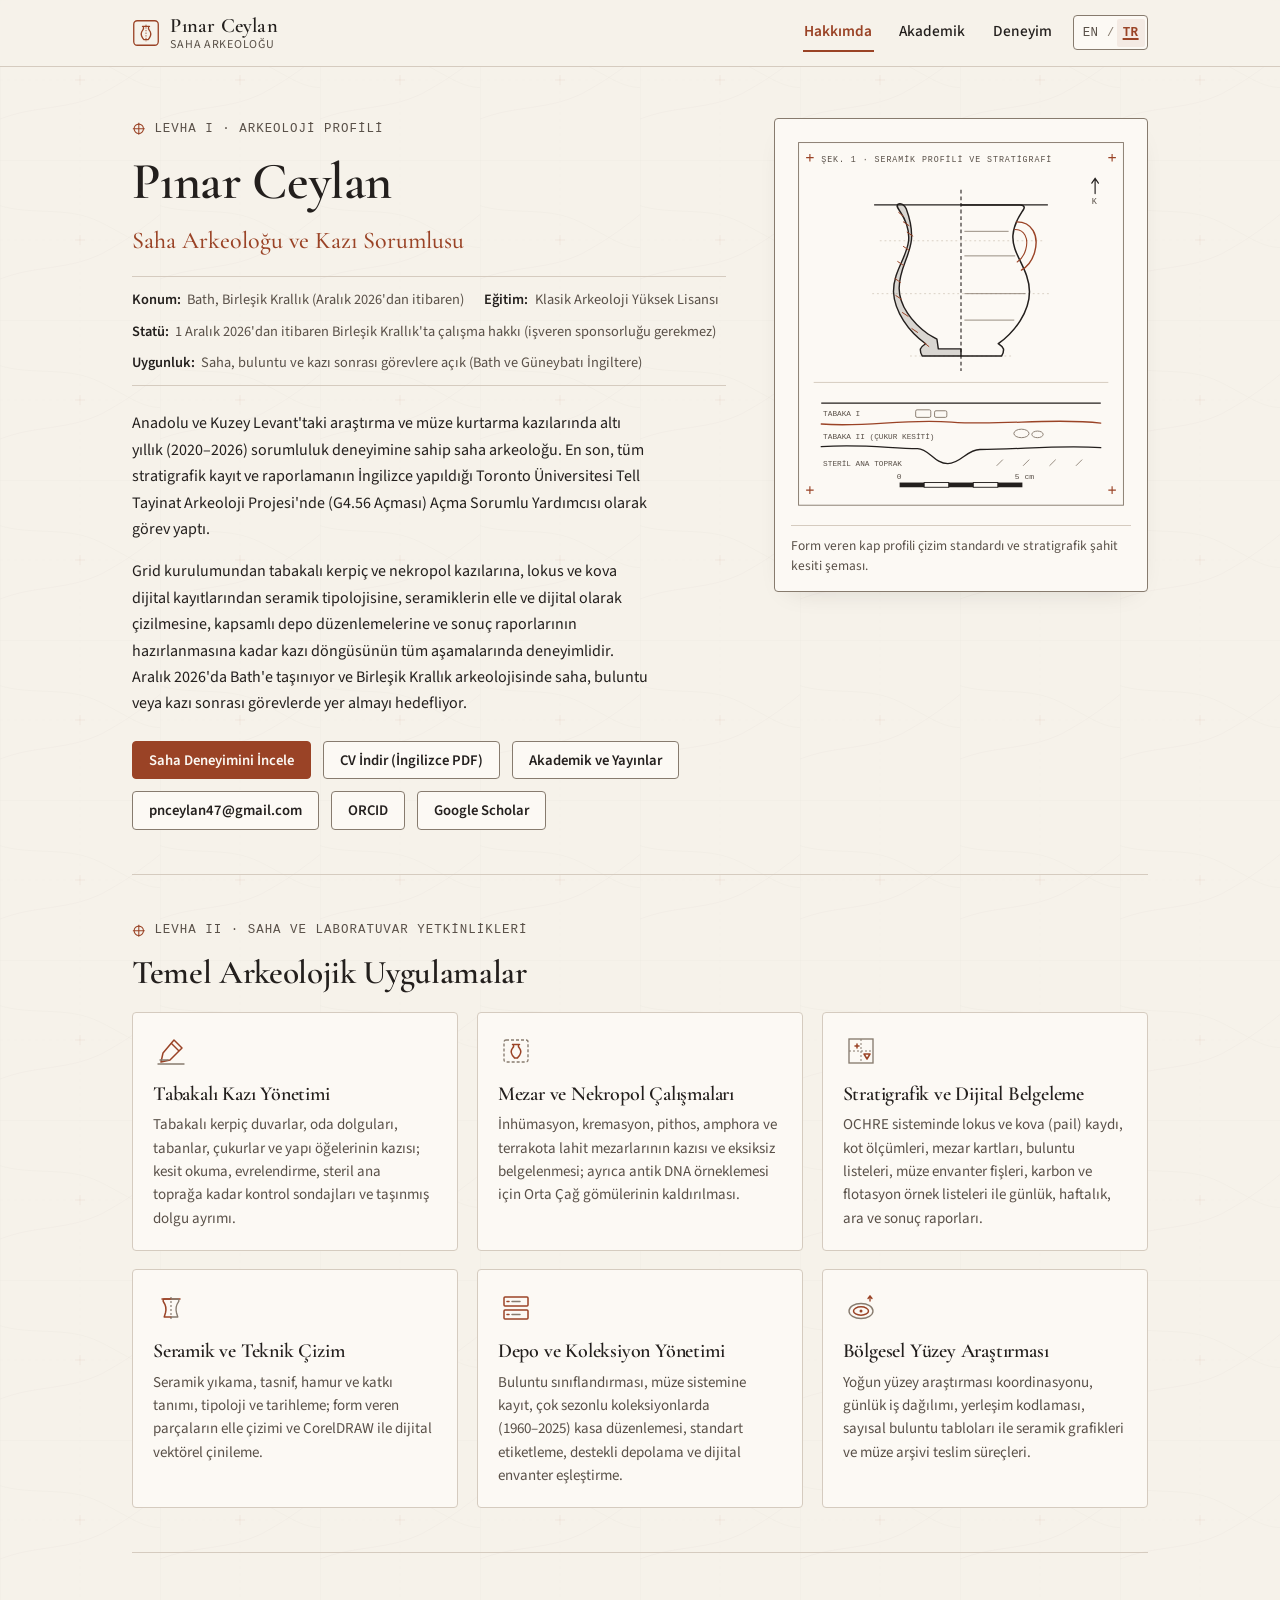
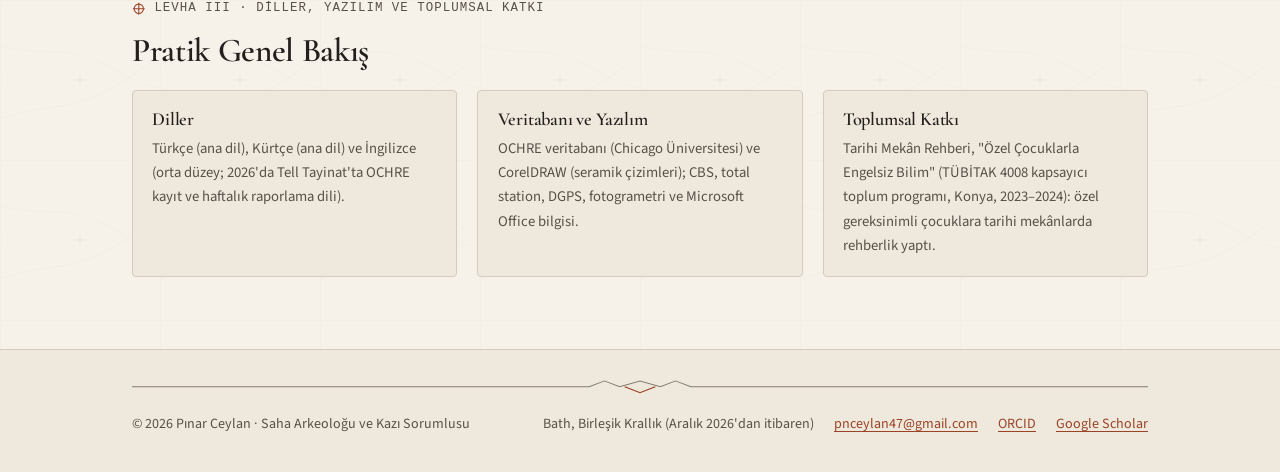
==== tr/index.html @ 50e5e6e6 "feat: update Tell Tayinat title to Assistant Supervisor and add Turkish translation (EN / TR)" ====
<!DOCTYPE html>
<html lang="tr">
<head>
  <meta charset="utf-8">
  <meta name="viewport" content="width=device-width, initial-scale=1">
  <meta name="color-scheme" content="light dark">
  <title>Pınar Ceylan | Saha Arkeoloğu ve Kazı Sorumlusu</title>
  <meta name="description" content="Pınar Ceylan; Aralık 2026'da Bath, Birleşik Krallık'a taşınan, altı yıllık araştırma ve kurtarma kazısı sorumluluğu deneyimine sahip Saha Arkeoloğu ve Kazı Sorumlusudur.">
  <link rel="canonical" href="https://pinarceylan.com/tr/">
  <link rel="alternate" hreflang="en" href="https://pinarceylan.com/">
  <link rel="alternate" hreflang="tr" href="https://pinarceylan.com/tr/">
  <link rel="alternate" hreflang="x-default" href="https://pinarceylan.com/">
  <meta property="og:type" content="website">
  <meta property="og:locale" content="tr_TR">
  <meta property="og:title" content="Pınar Ceylan | Saha Arkeoloğu ve Kazı Sorumlusu">
  <meta property="og:description" content="Aralık 2026'da Bath, Birleşik Krallık'a taşınan; altı yıllık saha sorumluluğu, depo düzenlemesi ve CorelDRAW seramik çizimi deneyimine sahip Saha Arkeoloğu.">
  <meta property="og:url" content="https://pinarceylan.com/tr/">
  <link rel="icon" type="image/svg+xml" href="../assets/favicon.svg">
  <link rel="preconnect" href="https://fonts.googleapis.com">
  <link rel="preconnect" href="https://fonts.gstatic.com" crossorigin>
  <link href="https://fonts.googleapis.com/css2?family=Cormorant+Garamond:ital,wght@0,500;0,600;0,700;1,500&family=Source+Sans+3:wght@400;500;600&display=swap" rel="stylesheet">
  <link rel="stylesheet" href="../styles.css">
  <script type="module" src="../script.js"></script>
</head>
<body>
  <a class="skip-link" href="#main-content">Ana içeriğe atla</a>

  <header class="site-header">
    <div class="header-inner container">
      <a class="site-brand" href="index.html">
        <svg class="brand-mark" viewBox="0 0 32 32" fill="none" aria-hidden="true" focusable="false">
          <rect x="2" y="2" width="28" height="28" rx="4" stroke="currentColor" stroke-width="1.5"/>
          <path d="M12 8.5h8M13 8.5c.4 1.7.4 2.9-.7 4.2-2 2.4-2 6-.4 8.5.7 1.1 1.3 1.8 1.5 2.3h5.2c.2-.5.8-1.2 1.5-2.3 1.6-2.5 1.6-6.1-.4-8.5-1.1-1.3-1.1-2.5-.7-4.2" stroke="currentColor" stroke-width="1.5" stroke-linecap="round" stroke-linejoin="round"/>
          <line x1="16" y1="6.5" x2="16" y2="25.5" stroke="currentColor" stroke-width="1" stroke-dasharray="1.5 1.5"/>
        </svg>
        <span class="brand-text">
          <span class="brand-name">Pınar Ceylan</span>
          <span class="brand-role">Saha Arkeoloğu</span>
        </span>
      </a>

      <div class="header-controls">
        <nav class="site-nav" aria-label="Ana gezinme">
          <button
            class="menu-button"
            type="button"
            popovertarget="site-menu"
            popovertargetaction="toggle"
            aria-controls="site-menu"
          >
            <svg class="menu-icon" viewBox="0 0 24 24" fill="none" aria-hidden="true" focusable="false">
              <path d="M4 7h16M4 12h16M4 17h16" stroke="currentColor" stroke-width="1.75" stroke-linecap="round"/>
            </svg>
            <span>Menü</span>
          </button>

          <ul id="site-menu" class="site-menu" popover="auto">
            <li><a href="index.html" aria-current="page">Hakkımda</a></li>
            <li><a href="academic.html">Akademik</a></li>
            <li><a href="experience.html">Deneyim</a></li>
          </ul>
        </nav>

        <div class="lang-switch" role="group" aria-label="Dil">
          <a class="lang-option" href="../index.html" hreflang="en" lang="en" data-lang-link>EN<span class="visually-hidden"> (English)</span></a>
          <span class="lang-sep" aria-hidden="true">/</span>
          <span class="lang-option is-active" aria-current="true" lang="tr">TR</span>
        </div>
      </div>
    </div>
  </header>

  <main id="main-content" class="container">
    <section class="plate-section" aria-labelledby="hero-heading">
      <div class="hero-grid">
        <div>
          <div class="plate-eyebrow">
            <svg class="datum-crosshair" viewBox="0 0 16 16" fill="none" aria-hidden="true" focusable="false">
              <circle cx="8" cy="8" r="5.5" stroke="currentColor" stroke-width="1.25"/>
              <path d="M8 1v14M1 8h14" stroke="currentColor" stroke-width="1.25"/>
            </svg>
            <span>Levha I · Arkeoloji Profili</span>
          </div>

          <h1 id="hero-heading">Pınar Ceylan</h1>
          <p class="lead-subtitle">Saha Arkeoloğu ve Kazı Sorumlusu</p>

          <div class="meta-strip">
            <span class="meta-item"><strong>Konum:</strong> Bath, Birleşik Krallık (Aralık 2026'dan itibaren)</span>
            <span class="meta-item"><strong>Eğitim:</strong> Klasik Arkeoloji Yüksek Lisansı</span>
            <span class="meta-item"><strong>Statü:</strong> 1 Aralık 2026'dan itibaren Birleşik Krallık'ta çalışma hakkı (işveren sponsorluğu gerekmez)</span>
            <span class="meta-item"><strong>Uygunluk:</strong> Saha, buluntu ve kazı sonrası görevlere açık (Bath ve Güneybatı İngiltere)</span>
          </div>

          <p>
            Anadolu ve Kuzey Levant'taki araştırma ve müze kurtarma kazılarında altı yıllık (2020–2026) sorumluluk deneyimine sahip saha arkeoloğu. En son, tüm stratigrafik kayıt ve raporlamanın İngilizce yapıldığı Toronto Üniversitesi Tell Tayinat Arkeoloji Projesi'nde (G4.56 Açması) Açma Sorumlu Yardımcısı olarak görev yaptı.
          </p>
          <p>
            Grid kurulumundan tabakalı kerpiç ve nekropol kazılarına, lokus ve kova dijital kayıtlarından seramik tipolojisine, seramiklerin elle ve dijital olarak çizilmesine, kapsamlı depo düzenlemelerine ve sonuç raporlarının hazırlanmasına kadar kazı döngüsünün tüm aşamalarında deneyimlidir. Aralık 2026'da Bath'e taşınıyor ve Birleşik Krallık arkeolojisinde saha, buluntu veya kazı sonrası görevlerde yer almayı hedefliyor.
          </p>

          <div class="hero-actions">
            <a class="btn btn-primary" href="experience.html">Saha Deneyimini İncele</a>
            <a class="btn" href="../assets/docs/Pinar-Ceylan-CV-UK.pdf" download hreflang="en">CV İndir (İngilizce PDF)</a>
            <a class="btn" href="academic.html">Akademik ve Yayınlar</a>
            <a class="btn" href="mailto:pnceylan47@gmail.com">pnceylan47@gmail.com</a>
            <a class="btn" href="https://orcid.org/0009-0004-3211-2258" target="_blank" rel="noopener">ORCID</a>
            <a class="btn" href="https://scholar.google.com/citations?user=MINU76EAAAAJ&amp;hl=en" target="_blank" rel="noopener">Google Scholar</a>
          </div>
        </div>

        <figure class="technical-plate">
          <svg viewBox="0 0 360 400" fill="none" xmlns="http://www.w3.org/2000/svg" aria-hidden="true" focusable="false">
            <!-- Outer Archival Plate Frame & Corner Datum Crosshairs -->
            <rect x="8" y="8" width="344" height="384" stroke="var(--rule-strong)" stroke-width="1"/>
            <path d="M16 24h8M20 20v8M336 24h8M340 20v8M16 376h8M20 372v8M336 376h8M340 372v8" stroke="var(--accent)" stroke-width="1.2"/>

            <!-- Header & North Arrow -->
            <text x="32" y="29" fill="var(--ink-secondary)" font-family="monospace" font-size="8.8" letter-spacing="1">ŞEK. 1 · SERAMİK PROFİLİ VE STRATİGRAFİ</text>
            <g transform="translate(322 44)">
              <path d="M0 18V2M0 2l-3.5 5M0 2l3.5 5" stroke="var(--ink-primary)" stroke-width="1.25" stroke-linecap="round" stroke-linejoin="round"/>
              <text x="-3.5" y="29" fill="var(--ink-secondary)" font-family="monospace" font-size="9">K</text>
            </g>

            <!-- Rim Diameter T-Bar & Central Vertical Section Axis -->
            <line x1="88" y1="74" x2="272" y2="74" stroke="var(--ink-primary)" stroke-width="1.35"/>
            <line x1="180" y1="58" x2="180" y2="250" stroke="var(--ink-primary)" stroke-width="1.15" stroke-dasharray="4 3"/>

            <!-- Vessel Stance Guidance Lines -->
            <line x1="94" y1="112" x2="266" y2="112" stroke="var(--rule-hairline)" stroke-width="0.9" stroke-dasharray="2 3"/>
            <line x1="86" y1="168" x2="274" y2="168" stroke="var(--rule-hairline)" stroke-width="0.9" stroke-dasharray="2 3"/>
            <line x1="126" y1="234" x2="234" y2="234" stroke="var(--rule-hairline)" stroke-width="0.9" stroke-dasharray="2 3"/>

            <!-- Left Half: Sectioned Ceramic Wall Profile -->
            <path d="M180 234H139c-1.5-2-2.2-5-2-7.5 1-2.5 5.5-5.5 5.5-5.5-18-13-33-34-34-55 0-22 14-36 16-54 1-11-3-22-9-31-2.5-3.8-4.5-6-2-7.8 2.2-1.5 6.8.5 8.5 5 3.5 9.5 6.5 21 5.5 33-2 18-13 31-13 51 0 18 13.5 36.5 30.5 48.5 2.5 1.8 6.5 3.5 9.5 5.5l1.5 10.3h24v7.5Z" fill="var(--ink-primary)" fill-opacity="0.16" stroke="var(--ink-primary)" stroke-width="1.5" stroke-linejoin="round"/>
            <!-- Section Hatching Accent on Rim and Belly -->
            <path d="M114 82l5 4M119 92l6 4M123 103l6 4M119 118l6 4M113 134l6 4M110 152l6 4M111 170l6 4M118 188l6 4M128 205l6 4M141 220l5 4" stroke="var(--accent)" stroke-width="1.05" stroke-linecap="round"/>

            <!-- Right Half: Exterior Vessel Elevation, Wheel Ridging & Handle Profile -->
            <path d="M180 74h62.5c2.5 0 5.5 1.2 4 4.2-2.2 4.5-10.5 13-11.5 28-1.5 20 17.5 35.5 17.5 59.8 0 21-15 42-33 55 0 0 4.5 3 5.5 5.5.2 2.5-.5 5.5-2 7.5H180" stroke="var(--ink-primary)" stroke-width="1.6" stroke-linecap="round" stroke-linejoin="round"/>
            <!-- Exterior Handle -->
            <path d="M239 92c16 0 24 14 19 32-3 10.5-9.5 16.5-14 19" stroke="var(--accent)" stroke-width="1.5" stroke-linecap="round"/>
            <path d="M237 100c10 0 15 9 11.5 21.5-2 7-6 11-9 13" stroke="var(--accent)" stroke-width="1.15" stroke-linecap="round"/>
            <!-- Fine Exterior Burnish / Wheel Lines -->
            <path d="M184 102h46M184 128h53M184 168h64M184 196h52" stroke="var(--rule-strong)" stroke-width="0.9" stroke-linecap="round"/>

            <!-- Divider into Stratigraphic Baulk Section -->
            <line x1="24" y1="262" x2="336" y2="262" stroke="var(--rule-hairline)" stroke-width="1"/>

            <!-- Lower Third: 3-Layer Stratigraphic Baulk Section Profile -->
            <g transform="translate(32 276)">
              <!-- Datum Top Line -->
              <line x1="0" y1="8" x2="296" y2="8" stroke="var(--ink-primary)" stroke-width="1.25"/>
              <!-- Stratum I Interface -->
              <path d="M0 30c48 4 86-6 138-2 54 4 106-5 158 1" stroke="var(--accent)" stroke-width="1.35" stroke-linecap="round"/>
              <!-- Stratum II Interface with Pit Cut -->
              <path d="M0 54c44-3 74 2 102 2 12 0 18 16 32 16s20-15 34-15c42 0 84-5 128-2" stroke="var(--ink-primary)" stroke-width="1.35" stroke-linecap="round"/>
              <!-- Stone Alignment & Mudbrick Inclusions -->
              <rect x="100" y="15" width="16" height="8" rx="1.5" stroke="var(--rule-strong)" stroke-width="1"/>
              <rect x="120" y="16" width="13" height="7" rx="1.5" stroke="var(--rule-strong)" stroke-width="1"/>
              <ellipse cx="212" cy="40" rx="8" ry="4.5" stroke="var(--rule-strong)" stroke-width="1"/>
              <ellipse cx="229" cy="41" rx="6" ry="3.5" stroke="var(--rule-strong)" stroke-width="1"/>
              <!-- Natural Hachures -->
              <path d="M186 74l6-6M214 74l6-6M242 74l6-6M270 74l6-6" stroke="var(--rule-strong)" stroke-width="0.9" stroke-linecap="round"/>

              <!-- Layer Annotations -->
              <text x="2" y="22" fill="var(--ink-secondary)" font-family="monospace" font-size="8.2">TABAKA I</text>
              <text x="2" y="46" fill="var(--ink-secondary)" font-family="monospace" font-size="8.2">TABAKA II (ÇUKUR KESİTİ)</text>
              <text x="2" y="74" fill="var(--ink-secondary)" font-family="monospace" font-size="8.2">STERİL ANA TOPRAK</text>
            </g>

            <!-- Metric Scale Bar (0 - 5 cm) -->
            <g transform="translate(115 368)">
              <rect x="0" y="0" width="26" height="5" fill="var(--ink-primary)"/>
              <rect x="26" y="0" width="26" height="5" stroke="var(--ink-primary)" stroke-width="1"/>
              <rect x="52" y="0" width="26" height="5" fill="var(--ink-primary)"/>
              <rect x="78" y="0" width="26" height="5" stroke="var(--ink-primary)" stroke-width="1"/>
              <rect x="104" y="0" width="26" height="5" fill="var(--ink-primary)"/>
              <text x="-3" y="-4" fill="var(--ink-secondary)" font-family="monospace" font-size="8.5">0</text>
              <text x="122" y="-4" fill="var(--ink-secondary)" font-family="monospace" font-size="8.5">5 cm</text>
            </g>
          </svg>
          <figcaption>Form veren kap profili çizim standardı ve stratigrafik şahit kesiti şeması.</figcaption>
        </figure>
      </div>
    </section>

    <section class="plate-section" aria-labelledby="competencies-heading">
      <div class="plate-eyebrow">
        <svg class="datum-crosshair" viewBox="0 0 16 16" fill="none" aria-hidden="true" focusable="false">
          <circle cx="8" cy="8" r="5.5" stroke="currentColor" stroke-width="1.25"/>
          <path d="M8 1v14M1 8h14" stroke="currentColor" stroke-width="1.25"/>
        </svg>
        <span>Levha II · Saha ve Laboratuvar Yetkinlikleri</span>
      </div>

      <h2 id="competencies-heading">Temel Arkeolojik Uygulamalar</h2>

      <div class="competency-grid">
        <article class="card">
          <svg class="card-icon" viewBox="0 0 36 36" fill="none" aria-hidden="true" focusable="false">
            <path d="M21 7l8 8-12 12-9 2 2-9L21 7Z" stroke="currentColor" stroke-width="1.5" stroke-linejoin="round"/>
            <path d="M18 10l8 8" stroke="currentColor" stroke-width="1.5"/>
            <path d="M5 31h26M7 27h8" stroke="var(--rule-strong)" stroke-width="1.35" stroke-linecap="round"/>
          </svg>
          <h3>Tabakalı Kazı Yönetimi</h3>
          <p>Tabakalı kerpiç duvarlar, oda dolguları, tabanlar, çukurlar ve yapı öğelerinin kazısı; kesit okuma, evrelendirme, steril ana toprağa kadar kontrol sondajları ve taşınmış dolgu ayrımı.</p>
        </article>

        <article class="card">
          <svg class="card-icon" viewBox="0 0 36 36" fill="none" aria-hidden="true" focusable="false">
            <rect x="6" y="7" width="24" height="22" rx="2" stroke="var(--rule-strong)" stroke-width="1.35" stroke-dasharray="3 2"/>
            <path d="M14.5 11.5h7M15.5 11.5c.4 1.5.2 2.4-.8 3.6-1.7 2-1.7 5-.4 7 .8 1.2 1.7 2.2 2.2 2.9h3c.5-.7 1.4-1.7 2.2-2.9 1.3-2 1.3-5-.4-7-1-1.2-1.2-2.1-.8-3.6" stroke="currentColor" stroke-width="1.5" stroke-linecap="round" stroke-linejoin="round"/>
          </svg>
          <h3>Mezar ve Nekropol Çalışmaları</h3>
          <p>İnhümasyon, kremasyon, pithos, amphora ve terrakota lahit mezarlarının kazısı ve eksiksiz belgelenmesi; ayrıca antik DNA örneklemesi için Orta Çağ gömülerinin kaldırılması.</p>
        </article>

        <article class="card">
          <svg class="card-icon" viewBox="0 0 36 36" fill="none" aria-hidden="true" focusable="false">
            <rect x="6" y="6" width="24" height="24" stroke="var(--rule-strong)" stroke-width="1.35"/>
            <path d="M18 6v24M6 18h24" stroke="var(--rule-strong)" stroke-width="1" stroke-dasharray="2 2"/>
            <path d="M12 13h4M14 11v4" stroke="currentColor" stroke-width="1.5" stroke-linecap="round"/>
            <path d="M21 21l3 5 3-5h-6Z" stroke="currentColor" stroke-width="1.5" stroke-linejoin="round"/>
          </svg>
          <h3>Stratigrafik ve Dijital Belgeleme</h3>
          <p>OCHRE sisteminde lokus ve kova (pail) kaydı, kot ölçümleri, mezar kartları, buluntu listeleri, müze envanter fişleri, karbon ve flotasyon örnek listeleri ile günlük, haftalık, ara ve sonuç raporları.</p>
        </article>

        <article class="card">
          <svg class="card-icon" viewBox="0 0 36 36" fill="none" aria-hidden="true" focusable="false">
            <line x1="9" y1="9" x2="27" y2="9" stroke="currentColor" stroke-width="1.5" stroke-linecap="round"/>
            <line x1="18" y1="7" x2="18" y2="29" stroke="var(--rule-strong)" stroke-width="1.2" stroke-dasharray="2 2"/>
            <path d="M18 9h-6.5c-1.2 0-2 1.5-.8 3.2 2 2.8 2.8 6.5 1.8 10.5l-1.3 4.3h6.8" stroke="currentColor" stroke-width="1.5" stroke-linecap="round" stroke-linejoin="round"/>
            <path d="M18 9h6.5c1.2 0 2 1.5.8 3.2-2 2.8-2.8 6.5-1.8 10.5l1.3 4.3H18" stroke="var(--rule-strong)" stroke-width="1.35" stroke-linecap="round" stroke-linejoin="round"/>
          </svg>
          <h3>Seramik ve Teknik Çizim</h3>
          <p>Seramik yıkama, tasnif, hamur ve katkı tanımı, tipoloji ve tarihleme; form veren parçaların elle çizimi ve CorelDRAW ile dijital vektörel çinileme.</p>
        </article>

        <article class="card">
          <svg class="card-icon" viewBox="0 0 36 36" fill="none" aria-hidden="true" focusable="false">
            <rect x="6" y="7" width="24" height="9" rx="1" stroke="currentColor" stroke-width="1.5"/>
            <rect x="6" y="20" width="24" height="9" rx="1" stroke="currentColor" stroke-width="1.5"/>
            <path d="M14 11.5h8M14 24.5h8" stroke="var(--rule-strong)" stroke-width="1.5" stroke-linecap="round"/>
            <path d="M9 11.5h2M9 24.5h2" stroke="currentColor" stroke-width="1.5" stroke-linecap="round"/>
          </svg>
          <h3>Depo ve Koleksiyon Yönetimi</h3>
          <p>Buluntu sınıflandırması, müze sistemine kayıt, çok sezonlu koleksiyonlarda (1960–2025) kasa düzenlemesi, standart etiketleme, destekli depolama ve dijital envanter eşleştirme.</p>
        </article>

        <article class="card">
          <svg class="card-icon" viewBox="0 0 36 36" fill="none" aria-hidden="true" focusable="false">
            <ellipse cx="18" cy="21" rx="12" ry="7.5" stroke="var(--rule-strong)" stroke-width="1.35"/>
            <ellipse cx="18" cy="21" rx="7.5" ry="4.2" stroke="currentColor" stroke-width="1.5"/>
            <circle cx="18" cy="21" r="1.5" fill="currentColor"/>
            <path d="M27 11V6m0 0l-2 2.5M27 6l2 2.5" stroke="currentColor" stroke-width="1.35" stroke-linecap="round" stroke-linejoin="round"/>
          </svg>
          <h3>Bölgesel Yüzey Araştırması</h3>
          <p>Yoğun yüzey araştırması koordinasyonu, günlük iş dağılımı, yerleşim kodlaması, sayısal buluntu tabloları ile seramik grafikleri ve müze arşivi teslim süreçleri.</p>
        </article>
      </div>
    </section>

    <section class="plate-section" aria-labelledby="details-heading">
      <div class="plate-eyebrow">
        <svg class="datum-crosshair" viewBox="0 0 16 16" fill="none" aria-hidden="true" focusable="false">
          <circle cx="8" cy="8" r="5.5" stroke="currentColor" stroke-width="1.25"/>
          <path d="M8 1v14M1 8h14" stroke="currentColor" stroke-width="1.25"/>
        </svg>
        <span>Levha III · Diller, Yazılım ve Toplumsal Katkı</span>
      </div>

      <h2 id="details-heading">Pratik Genel Bakış</h2>

      <div class="detail-grid">
        <div class="detail-block">
          <h3>Diller</h3>
          <p>Türkçe (ana dil), Kürtçe (ana dil) ve İngilizce (orta düzey; 2026'da Tell Tayinat'ta OCHRE kayıt ve haftalık raporlama dili).</p>
        </div>

        <div class="detail-block">
          <h3>Veritabanı ve Yazılım</h3>
          <p>OCHRE veritabanı (Chicago Üniversitesi) ve CorelDRAW (seramik çizimleri); CBS, total station, DGPS, fotogrametri ve Microsoft Office bilgisi.</p>
        </div>

        <div class="detail-block">
          <h3>Toplumsal Katkı</h3>
          <p>Tarihi Mekân Rehberi, "Özel Çocuklarla Engelsiz Bilim" (TÜBİTAK 4008 kapsayıcı toplum programı, Konya, 2023–2024): özel gereksinimli çocuklara tarihi mekânlarda rehberlik yaptı.</p>
        </div>
      </div>
    </section>
  </main>

  <footer class="site-footer">
    <div class="container">
      <svg class="footer-motif" viewBox="0 0 800 18" preserveAspectRatio="none" fill="none" aria-hidden="true" focusable="false">
        <path d="M0 9h360l12-6 12 6 16-6 16 6 12-6 12 6h360" stroke="currentColor" stroke-width="1"/>
        <path d="M388 9l12 6 12-6" stroke="var(--accent)" stroke-width="1.15"/>
      </svg>
      <div class="footer-inner">
        <span>&copy; 2026 Pınar Ceylan · Saha Arkeoloğu ve Kazı Sorumlusu</span>
        <div class="footer-links">
          <span>Bath, Birleşik Krallık (Aralık 2026'dan itibaren)</span>
          <a href="mailto:pnceylan47@gmail.com">pnceylan47@gmail.com</a>
          <a href="https://orcid.org/0009-0004-3211-2258" target="_blank" rel="noopener">ORCID</a>
          <a href="https://scholar.google.com/citations?user=MINU76EAAAAJ&amp;hl=en" target="_blank" rel="noopener">Google Scholar</a>
        </div>
      </div>
    </div>
  </footer>
</body>
</html>
---- styles.css ----
/* ==========================================================================
   Pinar Ceylan: Archaeological Portfolio & Publication Plate Stylesheet
   ========================================================================== */

@media (prefers-reduced-motion: no-preference) {
  @view-transition {
    navigation: auto;
  }
}

:root {
  color-scheme: light dark;

  /* Light Palette: Archival Rag Paper, Charcoal Ink & Terracotta */
  --bg-canvas-light: #F6F2EA;
  --bg-surface-light: #FCF9F4;
  --bg-subtle-light: #EFE9DD;
  --bg-header-light: rgba(246, 242, 234, 0.92);
  --ink-primary-light: #231F1D;
  --ink-secondary-light: #595048;
  --accent-light: #9A4326;
  --accent-tint-light: rgba(154, 67, 38, 0.08);
  --rule-hairline-light: #D5CBBF;
  --rule-strong-light: #877B6E;

  /* Dark Palette: Obsidian Slate & Slip Terracotta */
  --bg-canvas-dark: #171514;
  --bg-surface-dark: #211E1C;
  --bg-subtle-dark: #2A2623;
  --bg-header-dark: rgba(23, 21, 20, 0.92);
  --ink-primary-dark: #EFE9DF;
  --ink-secondary-dark: #BBAE9F;
  --accent-dark: #E08B6D;
  --accent-tint-dark: rgba(224, 139, 109, 0.11);
  --rule-hairline-dark: #38322E;
  --rule-strong-dark: #8C8074;

  /* Semantic Color Tokens (light defaults + prefers-color-scheme fallback) */
  --bg-canvas: var(--bg-canvas-light);
  --bg-surface: var(--bg-surface-light);
  --bg-subtle: var(--bg-subtle-light);
  --bg-header: var(--bg-header-light);
  --ink-primary: var(--ink-primary-light);
  --ink-secondary: var(--ink-secondary-light);
  --accent: var(--accent-light);
  --accent-tint: var(--accent-tint-light);
  --rule-hairline: var(--rule-hairline-light);
  --rule-strong: var(--rule-strong-light);

  /* Historical survey grid & topographic/stratigraphic arc backdrop */
  --bg-pattern-light: url("data:image/svg+xml,%3Csvg xmlns='http://www.w3.org/2000/svg' width='160' height='160' viewBox='0 0 160 160' fill='none'%3E%3Cpath d='M160 0H0v160' stroke='%23877B6E' stroke-opacity='0.065' stroke-width='0.75'/%3E%3Cpath d='M0 80h160M80 0v160' stroke='%23877B6E' stroke-opacity='0.035' stroke-width='0.5' stroke-dasharray='3 4'/%3E%3Cpath d='M75 80h10M80 75v10' stroke='%239A4326' stroke-opacity='0.08' stroke-width='0.75'/%3E%3Cpath d='M-20 130c40-28 85-16 125-38s58-42 75-52' stroke='%23877B6E' stroke-opacity='0.05' stroke-width='0.75'/%3E%3Cpath d='M-10 42c36 16 74 2 110 20s46 30 75 24' stroke='%23877B6E' stroke-opacity='0.045' stroke-width='0.75'/%3E%3C/svg%3E");
  --bg-pattern-dark: url("data:image/svg+xml,%3Csvg xmlns='http://www.w3.org/2000/svg' width='160' height='160' viewBox='0 0 160 160' fill='none'%3E%3Cpath d='M160 0H0v160' stroke='%238C8074' stroke-opacity='0.075' stroke-width='0.75'/%3E%3Cpath d='M0 80h160M80 0v160' stroke='%238C8074' stroke-opacity='0.04' stroke-width='0.5' stroke-dasharray='3 4'/%3E%3Cpath d='M75 80h10M80 75v10' stroke='%23E08B6D' stroke-opacity='0.09' stroke-width='0.75'/%3E%3Cpath d='M-20 130c40-28 85-16 125-38s58-42 75-52' stroke='%238C8074' stroke-opacity='0.06' stroke-width='0.75'/%3E%3Cpath d='M-10 42c36 16 74 2 110 20s46 30 75 24' stroke='%238C8074' stroke-opacity='0.05' stroke-width='0.75'/%3E%3C/svg%3E");
  --bg-pattern: var(--bg-pattern-light);

  @media (prefers-color-scheme: dark) {
    --bg-canvas: var(--bg-canvas-dark);
    --bg-surface: var(--bg-surface-dark);
    --bg-subtle: var(--bg-subtle-dark);
    --bg-header: var(--bg-header-dark);
    --ink-primary: var(--ink-primary-dark);
    --ink-secondary: var(--ink-secondary-dark);
    --accent: var(--accent-dark);
    --accent-tint: var(--accent-tint-dark);
    --rule-hairline: var(--rule-hairline-dark);
    --rule-strong: var(--rule-strong-dark);
    --bg-pattern: var(--bg-pattern-dark);
  }

  @supports (color: light-dark(white, black)) {
    --bg-canvas: light-dark(var(--bg-canvas-light), var(--bg-canvas-dark));
    --bg-surface: light-dark(var(--bg-surface-light), var(--bg-surface-dark));
    --bg-subtle: light-dark(var(--bg-subtle-light), var(--bg-subtle-dark));
    --bg-header: light-dark(var(--bg-header-light), var(--bg-header-dark));
    --ink-primary: light-dark(var(--ink-primary-light), var(--ink-primary-dark));
    --ink-secondary: light-dark(var(--ink-secondary-light), var(--ink-secondary-dark));
    --accent: light-dark(var(--accent-light), var(--accent-dark));
    --accent-tint: light-dark(var(--accent-tint-light), var(--accent-tint-dark));
    --rule-hairline: light-dark(var(--rule-hairline-light), var(--rule-hairline-dark));
    --rule-strong: light-dark(var(--rule-strong-light), var(--rule-strong-dark));
  }

  @supports (background-image: light-dark(url("a"), url("b"))) {
    --bg-pattern: light-dark(var(--bg-pattern-light), var(--bg-pattern-dark));
  }

  /* Typography & Layout Tokens */
  --font-serif: "Cormorant Garamond", Georgia, "Times New Roman", serif;
  --font-sans: "Source Sans 3", system-ui, -apple-system, BlinkMacSystemFont, "Segoe UI", sans-serif;
  --font-mono: ui-monospace, SFMono-Regular, Menlo, Monaco, Consolas, monospace;

  --container-max: 68rem;
  --radius-sm: 0.25rem;
  --radius-md: 0.375rem;
  --shadow-plate: 0 10px 28px -18px rgba(35, 31, 29, 0.22);

  scrollbar-color: var(--rule-strong) var(--bg-subtle);
}

html {
  accent-color: var(--accent);
}

*,
*::before,
*::after {
  box-sizing: border-box;
}

body {
  margin: 0;
  min-block-size: 100dvh;
  display: flex;
  flex-direction: column;
  background-color: var(--bg-canvas);
  background-image: var(--bg-pattern);
  background-size: 10rem 10rem;
  color: var(--ink-primary);
  font-family: var(--font-sans);
  font-size: 1rem;
  line-height: 1.65;
  text-align: start;
  overflow-wrap: break-word;
  -webkit-font-smoothing: antialiased;
}

/* Typography */
h1,
h2,
h3,
h4 {
  margin-block-start: 0;
  font-family: var(--font-serif);
  font-weight: 600;
  line-height: 1.18;
  color: var(--ink-primary);
  letter-spacing: -0.01em;
}

/* Balance unboxed headlines only */
h1,
h2,
.section-heading {
  text-wrap: balance;
}

h1 {
  font-size: clamp(2rem, 1.4rem + 2.5vw, 3.25rem);
  margin-block-end: 0.5rem;
}

h2 {
  font-size: clamp(1.45rem, 1.2rem + 1.1vw, 2.1rem);
  margin-block-end: 0.75rem;
}

h3 {
  font-size: clamp(1.15rem, 1.05rem + 0.5vw, 1.35rem);
  margin-block-end: 0.4rem;
}

p,
li {
  text-wrap: pretty;
}

p {
  margin-block-start: 0;
  margin-block-end: 1rem;
  max-inline-size: 65ch;
}

p:last-child {
  margin-block-end: 0;
}

a {
  color: var(--accent);
  text-decoration-thickness: 1px;
  text-underline-offset: 0.22em;
}

a:hover {
  color: var(--ink-primary);
}

:focus-visible {
  outline: 2px solid var(--accent);
  outline-offset: 3px;
}

/* Skip Link */
.skip-link {
  position: absolute;
  inset-block-start: -999rem;
  inset-inline-start: 1rem;
  z-index: 1000;
  padding: 0.6rem 1rem;
  background-color: var(--bg-surface);
  color: var(--ink-primary);
  border: 2px solid var(--accent);
  border-radius: var(--radius-sm);
  font-weight: 600;
  text-decoration: none;
}

.skip-link:focus {
  inset-block-start: 0.75rem;
}

/* Screen-reader only text utility */
.visually-hidden:where(:not(:focus-within, :active)) {
  position: absolute !important;
  clip-path: inset(50%) !important;
  overflow: hidden !important;
  width: 1px !important;
  height: 1px !important;
  margin: -1px !important;
  padding: 0 !important;
  border: 0 !important;
  white-space: nowrap !important;
}

/* Shared Container */
.container {
  inline-size: 100%;
  max-inline-size: var(--container-max);
  margin-inline: auto;
  padding-inline: clamp(1rem, 4vw, 2.25rem);
}

main {
  flex: 1 0 auto;
  padding-block: clamp(2rem, 4vw, 3.25rem) clamp(3rem, 6vw, 4.5rem);
}

/* ==========================================================================
   Site Header & Responsive Popover / Inline Navigation
   ========================================================================== */

.site-header {
  position: sticky;
  inset-block-start: 0;
  z-index: 50;
  background-color: var(--bg-header);
  backdrop-filter: blur(8px);
  border-block-end: 1px solid var(--rule-hairline);
}

.site-header.is-measuring * {
  transition: none !important;
}

.header-inner {
  display: flex;
  flex-wrap: nowrap;
  align-items: center;
  justify-content: space-between;
  gap: 0.65rem 1rem;
  padding-block: 0.85rem;
}

.site-header:not(.is-wide) .header-inner {
  flex-wrap: wrap;
}

/* Keep the row's natural width measurable */
.header-inner > * {
  flex-shrink: 0;
  white-space: nowrap;
}

.header-controls {
  display: inline-flex;
  align-items: center;
  gap: 0.5rem;
  margin-inline-start: auto;
}

.lang-switch {
  display: inline-flex;
  align-items: center;
  gap: 0.15rem;
  padding: 0.15rem;
  background-color: var(--bg-surface);
  border: 1px solid var(--rule-strong);
  border-radius: var(--radius-sm);
  font-family: var(--font-mono);
  font-size: 0.78rem;
  line-height: 1;
}

.lang-option {
  display: inline-flex;
  align-items: center;
  justify-content: center;
  min-inline-size: 1.75rem;
  min-block-size: 1.75rem;
  padding-inline: 0.35rem;
  border-radius: 2px;
  color: var(--ink-secondary);
  text-decoration: none;
  font-weight: 500;
  letter-spacing: 0.04em;
}

a.lang-option:hover {
  background-color: var(--bg-subtle);
  color: var(--accent);
}

.lang-option.is-active {
  background-color: var(--accent-tint);
  color: var(--accent);
  font-weight: 700;
  text-decoration: underline;
  text-decoration-thickness: 1.5px;
  text-underline-offset: 0.2em;
}

.lang-sep {
  color: var(--rule-strong);
  user-select: none;
  font-size: 0.75rem;
}

@media (pointer: coarse) {
  .lang-option {
    min-inline-size: 2.25rem;
    min-block-size: 2.25rem;
  }
}

.site-brand {
  display: inline-flex;
  align-items: center;
  gap: 0.65rem;
  text-decoration: none;
  color: var(--ink-primary);
}

.site-brand:hover {
  color: var(--accent);
}

.brand-mark {
  inline-size: 1.75rem;
  block-size: 1.75rem;
  color: var(--accent);
  flex: none;
}

.brand-text {
  display: flex;
  flex-direction: column;
  line-height: 1.15;
}

.brand-name {
  font-family: var(--font-serif);
  font-size: 1.28rem;
  font-weight: 600;
  letter-spacing: 0.01em;
}

.brand-role {
  font-size: 0.75rem;
  letter-spacing: 0.06em;
  text-transform: uppercase;
  color: var(--ink-secondary);
}

.site-nav {
  display: flex;
  align-items: center;
}

.menu-button {
  anchor-name: --menu-button;
  display: inline-flex;
  align-items: center;
  gap: 0.45rem;
  padding: 0.45rem 0.85rem;
  background-color: var(--bg-surface);
  color: var(--ink-primary);
  border: 1px solid var(--rule-strong);
  border-radius: var(--radius-sm);
  font-family: var(--font-sans);
  font-size: 0.92rem;
  font-weight: 600;
  cursor: pointer;
}

.menu-button:hover {
  border-color: var(--accent);
  color: var(--accent);
}

.menu-icon {
  inline-size: 1.1rem;
  block-size: 1.1rem;
  flex: none;
}

/* Collapsed Layout: Popover Menu */
.site-menu {
  position: fixed;
  inset: auto;
  inset-block-start: 4.25rem;
  inset-block-start: anchor(--menu-button bottom);
  inset-inline-end: 1rem;
  inline-size: min(82dvw, 20rem);
  max-inline-size: calc(100dvw - 2rem);
  block-size: fit-content;
  max-block-size: calc(100dvh - 5.5rem);
  margin: 0;
  margin-block-start: 0.5rem;
  padding: 0.65rem;
  list-style: none;
  overflow: auto;
  background-color: var(--bg-surface);
  color: var(--ink-primary);
  border: 1px solid var(--rule-strong);
  border-radius: var(--radius-md);
  box-shadow: var(--shadow-plate);
}

.site-menu:is(:popover-open, .\:popover-open) {
  display: grid;
  gap: 0.25rem;
}

.site-menu::backdrop {
  background-color: rgba(23, 21, 20, 0.24);
}

.site-menu a {
  display: block;
  padding: 0.55rem 0.8rem;
  color: var(--ink-primary);
  text-decoration: none;
  font-size: 0.96rem;
  font-weight: 500;
  border-radius: var(--radius-sm);
  border-inline-start: 3px solid transparent;
}

.site-menu a:hover {
  background-color: var(--bg-subtle);
  color: var(--accent);
}

.site-menu a[aria-current="page"] {
  font-weight: 600;
  color: var(--accent);
  background-color: var(--accent-tint);
  border-inline-start-color: var(--accent);
}

/* Wide Layout: Inline Navigation */
.site-header.is-wide {
  .header-inner {
    flex-wrap: nowrap;
    gap: 1.5rem;
  }

  .header-controls {
    gap: 1.25rem;
  }

  .menu-button {
    display: none;
  }

  .site-menu {
    position: static;
    display: flex;
    align-items: center;
    gap: 1.5rem;
    inline-size: auto;
    max-inline-size: none;
    block-size: auto;
    max-block-size: none;
    overflow: visible;
    margin: 0;
    padding: 0;
    border: 0;
    background: transparent;
    box-shadow: none;
  }

  .site-menu::backdrop {
    display: none;
  }

  .site-menu a {
    padding: 0.35rem 0.1rem;
    border-radius: 0;
    border-inline-start: 0;
    border-block-end: 2px solid transparent;
    background-color: transparent;
  }

  .site-menu a:hover {
    background-color: transparent;
    color: var(--accent);
  }

  .site-menu a[aria-current="page"] {
    background-color: transparent;
    border-inline-start: 0;
    border-block-end: 2px solid var(--accent);
    color: var(--accent);
    font-weight: 600;
  }
}

/* ==========================================================================
   Archival Plate & Section Structure
   ========================================================================== */

.plate-section {
  padding-block: clamp(1.75rem, 3.5vw, 2.75rem);
  border-block-end: 1px solid var(--rule-hairline);
}

.plate-section:first-child {
  padding-block-start: 0;
}

.plate-section:last-child {
  border-block-end: 0;
  padding-block-end: 0;
}

.plate-eyebrow {
  display: inline-flex;
  align-items: center;
  gap: 0.55rem;
  max-inline-size: 100%;
  margin-block-end: 0.75rem;
  font-family: var(--font-mono);
  font-size: 0.78rem;
  letter-spacing: 0.08em;
  text-transform: uppercase;
  color: var(--ink-secondary);
}

.datum-crosshair {
  inline-size: 0.85rem;
  block-size: 0.85rem;
  color: var(--accent);
  flex: none;
}

.lead-subtitle {
  font-family: var(--font-serif);
  font-size: clamp(1.2rem, 1.05rem + 0.6vw, 1.5rem);
  font-weight: 500;
  color: var(--accent);
  margin-block-end: 1rem;
}

.meta-strip {
  display: flex;
  flex-wrap: wrap;
  gap: 0.5rem 1.25rem;
  margin-block-end: 1.5rem;
  padding-block: 0.65rem;
  border-block: 1px solid var(--rule-hairline);
  font-size: 0.9rem;
  color: var(--ink-secondary);
}

.meta-item {
  display: inline-flex;
  flex-wrap: wrap;
  align-items: baseline;
  gap: 0.25rem 0.4rem;
  min-inline-size: 0;
  max-inline-size: 100%;
}

.meta-item strong {
  color: var(--ink-primary);
  font-weight: 600;
}

/* Hero Two-Column Layout */
.hero-grid {
  display: grid;
  grid-template-columns: minmax(0, 1fr);
  gap: clamp(1.75rem, 4vw, 3rem);
  align-items: start;
}

.hero-grid > * {
  min-inline-size: 0;
}

@media (min-width: 54rem) {
  .hero-grid {
    grid-template-columns: minmax(0, 1.35fr) minmax(0, 0.85fr);
  }
}

.hero-actions {
  display: flex;
  flex-wrap: wrap;
  align-items: center;
  gap: 0.75rem;
  margin-block-start: 1.5rem;
}

.btn {
  display: inline-flex;
  align-items: center;
  gap: 0.45rem;
  padding: 0.55rem 1rem;
  border-radius: var(--radius-sm);
  border: 1px solid var(--rule-strong);
  background-color: var(--bg-surface);
  color: var(--ink-primary);
  text-decoration: none;
  font-size: 0.92rem;
  font-weight: 600;
  line-height: 1.3;
}

.btn:hover {
  border-color: var(--accent);
  color: var(--accent);
}

.btn-primary {
  background-color: var(--accent);
  border-color: var(--accent);
  color: #FCF9F4;
}

@media (prefers-color-scheme: dark) {
  .btn-primary {
    color: #171514;
  }
}

.btn-primary:hover {
  background-color: var(--ink-primary);
  border-color: var(--ink-primary);
  color: var(--bg-canvas);
}

/* Technical Plate Figure */
.technical-plate {
  margin: 0;
  padding: 1rem;
  background-color: var(--bg-surface);
  border: 1px solid var(--rule-strong);
  border-radius: var(--radius-sm);
  box-shadow: var(--shadow-plate);
}

.technical-plate svg {
  display: block;
  inline-size: 100%;
  block-size: auto;
}

.technical-plate figcaption {
  margin-block-start: 0.75rem;
  padding-block-start: 0.65rem;
  border-block-start: 1px solid var(--rule-hairline);
  font-size: 0.84rem;
  color: var(--ink-secondary);
  line-height: 1.45;
}

/* Wide Rim Typology Banner on Academic Page */
.typology-strip {
  margin-block: 1.5rem 0.25rem;
  padding: 0.85rem 1rem;
  background-color: var(--bg-surface);
  border: 1px solid var(--rule-hairline);
  border-radius: var(--radius-sm);
}

.typology-strip svg {
  display: block;
  inline-size: 100%;
  block-size: auto;
}

/* ==========================================================================
   Competency Cards & Grids
   ========================================================================== */

.competency-grid {
  display: grid;
  grid-template-columns: repeat(auto-fit, minmax(min(100%, 17.5rem), 1fr));
  gap: 1.15rem;
  margin-block-start: 1.25rem;
}

.card {
  display: flex;
  flex-direction: column;
  padding: 1.25rem;
  background-color: var(--bg-surface);
  border: 1px solid var(--rule-hairline);
  border-radius: var(--radius-sm);
}

.card-icon {
  inline-size: 2.25rem;
  block-size: 2.25rem;
  margin-block-end: 0.85rem;
  color: var(--accent);
}

.card h3 {
  font-size: 1.25rem;
  margin-block-end: 0.45rem;
}

.card p {
  font-size: 0.94rem;
  color: var(--ink-secondary);
  line-height: 1.55;
}

/* At-a-Glance Three-Column Summary Strip */
.detail-grid {
  display: grid;
  grid-template-columns: repeat(auto-fit, minmax(min(100%, 16rem), 1fr));
  gap: 1.25rem;
  margin-block-start: 1.25rem;
}

.detail-block {
  padding: 1.1rem 1.2rem;
  background-color: var(--bg-subtle);
  border: 1px solid var(--rule-hairline);
  border-radius: var(--radius-sm);
}

.detail-block h3 {
  font-size: 1.15rem;
  margin-block-end: 0.4rem;
}

.detail-block p {
  font-size: 0.92rem;
  color: var(--ink-secondary);
}

/* ==========================================================================
   Academic Degrees, Themes & Bibliography
   ========================================================================== */

.degree-list {
  display: grid;
  gap: 1.25rem;
  margin-block-start: 1.25rem;
}

.degree-card {
  padding: 1.35rem 1.4rem;
  background-color: var(--bg-surface);
  border: 1px solid var(--rule-hairline);
  border-inline-start: 3px solid var(--accent);
  border-radius: var(--radius-sm);
}

.degree-head {
  display: flex;
  flex-wrap: wrap;
  justify-content: space-between;
  align-items: baseline;
  gap: 0.4rem 1rem;
  margin-block-end: 0.45rem;
}

.degree-head h3 {
  margin-block-end: 0;
  font-size: 1.35rem;
}

.year-tag {
  font-family: var(--font-mono);
  font-size: 0.82rem;
  color: var(--accent);
  font-weight: 600;
}

.institution {
  font-weight: 600;
  color: var(--ink-primary);
  margin-block-end: 0.65rem;
}

.thesis-meta {
  font-size: 0.94rem;
  color: var(--ink-secondary);
}

.thesis-meta strong {
  color: var(--ink-primary);
}

.theme-grid {
  display: grid;
  grid-template-columns: repeat(auto-fit, minmax(min(100%, 15.5rem), 1fr));
  gap: 1.1rem;
  margin-block-start: 1.25rem;
}

.bib-list {
  list-style: none;
  margin: 1.25rem 0 0;
  padding: 0;
  display: grid;
  gap: 0.9rem;
}

.bib-item {
  display: grid;
  grid-template-columns: auto 1fr;
  gap: 0.35rem 1rem;
  align-items: baseline;
  padding: 1rem 1.15rem;
  background-color: var(--bg-surface);
  border: 1px solid var(--rule-hairline);
  border-radius: var(--radius-sm);
}

@media (max-width: 34rem) {
  .bib-item {
    grid-template-columns: 1fr;
  }
}

.bib-year {
  font-family: var(--font-mono);
  font-size: 0.82rem;
  font-weight: 600;
  color: var(--accent);
  min-inline-size: 6.5rem;
}

.bib-entry {
  font-size: 0.96rem;
}

.bib-type {
  display: inline-block;
  margin-inline-start: 0.35rem;
  padding: 0.08rem 0.45rem;
  font-family: var(--font-mono);
  font-size: 0.72rem;
  letter-spacing: 0.04em;
  text-transform: uppercase;
  border: 1px solid var(--rule-strong);
  border-radius: var(--radius-sm);
  color: var(--ink-secondary);
}

/* ==========================================================================
   Experience Metrics & Stratigraphic Timeline
   ========================================================================== */

.metrics-grid {
  display: grid;
  grid-template-columns: repeat(auto-fit, minmax(min(100%, 13rem), 1fr));
  gap: 0.9rem;
  margin-block-start: 1.4rem;
}

.metric-box {
  padding: 1rem 1.1rem;
  background-color: var(--bg-surface);
  border: 1px solid var(--rule-strong);
  border-radius: var(--radius-sm);
}

.metric-value {
  display: block;
  font-family: var(--font-serif);
  font-size: 1.75rem;
  font-weight: 700;
  line-height: 1.1;
  color: var(--accent);
  margin-block-end: 0.25rem;
}

.metric-label {
  display: block;
  font-size: 0.86rem;
  color: var(--ink-secondary);
  line-height: 1.35;
}

.timeline {
  position: relative;
  margin-block-start: 1.5rem;
  padding-inline-start: 1.65rem;
  display: grid;
  gap: 1.35rem;
}

.timeline::before {
  content: "";
  position: absolute;
  inset-block: 0.5rem;
  inset-inline-start: 0.4rem;
  inline-size: 1px;
  background-color: var(--rule-strong);
}

.timeline-item {
  position: relative;
  padding: 1.3rem 1.4rem;
  background-color: var(--bg-surface);
  border: 1px solid var(--rule-hairline);
  border-radius: var(--radius-sm);
}

.timeline-item::before {
  content: "";
  position: absolute;
  inset-block-start: 1.55rem;
  inset-inline-start: -1.55rem;
  inline-size: 0.65rem;
  block-size: 0.65rem;
  border-radius: 50%;
  background-color: var(--bg-canvas);
  border: 2px solid var(--accent);
}

.timeline-head {
  display: flex;
  flex-wrap: wrap;
  justify-content: space-between;
  align-items: baseline;
  gap: 0.4rem 1rem;
  margin-block-end: 0.35rem;
}

.timeline-head h3 {
  font-size: 1.32rem;
  margin-block-end: 0;
}

.timeline-org {
  font-weight: 600;
  color: var(--ink-primary);
  margin-block-end: 0.6rem;
}

.tag-row {
  display: flex;
  flex-wrap: wrap;
  gap: 0.45rem;
  margin-block-end: 0.85rem;
}

.code-tag {
  display: inline-block;
  padding: 0.12rem 0.5rem;
  font-family: var(--font-mono);
  font-size: 0.76rem;
  color: var(--ink-secondary);
  background-color: var(--bg-subtle);
  border: 1px solid var(--rule-hairline);
  border-radius: var(--radius-sm);
}

.code-tag--accent {
  color: var(--accent);
  border-color: var(--rule-strong);
  background-color: var(--accent-tint);
}

.bullet-list {
  margin: 0;
  padding-inline-start: 1.15rem;
  display: grid;
  gap: 0.45rem;
}

.bullet-list li {
  font-size: 0.94rem;
  color: var(--ink-secondary);
  max-inline-size: 68ch;
}

.bullet-list li strong {
  color: var(--ink-primary);
}

/* Field Workflow Strip */
.workflow-grid {
  display: grid;
  grid-template-columns: repeat(auto-fit, minmax(min(100%, 14rem), 1fr));
  gap: 1rem;
  margin-block-start: 1.25rem;
}

.workflow-step {
  padding: 1rem 1.1rem;
  background-color: var(--bg-subtle);
  border: 1px solid var(--rule-hairline);
  border-radius: var(--radius-sm);
}

.workflow-step .step-num {
  display: block;
  font-family: var(--font-mono);
  font-size: 0.76rem;
  color: var(--accent);
  font-weight: 600;
  margin-block-end: 0.25rem;
}

.workflow-step h3 {
  font-size: 1.12rem;
  margin-block-end: 0.3rem;
}

.workflow-step p {
  font-size: 0.88rem;
  color: var(--ink-secondary);
}

.references-note {
  margin-block-start: 1.5rem;
  padding: 0.95rem 1.15rem;
  background-color: var(--bg-surface);
  border: 1px solid var(--rule-strong);
  border-radius: var(--radius-sm);
  font-size: 0.93rem;
  color: var(--ink-secondary);
}

/* Quick-Jump Anchor Strip (Experience Page) */
.jump-strip {
  display: flex;
  flex-wrap: wrap;
  align-items: center;
  gap: 0.45rem 0.65rem;
  margin-block-start: 1.25rem;
  padding: 0.7rem 0.9rem;
  background-color: var(--bg-surface);
  border: 1px solid var(--rule-hairline);
  border-radius: var(--radius-sm);
}

.jump-label {
  font-family: var(--font-mono);
  font-size: 0.74rem;
  letter-spacing: 0.06em;
  text-transform: uppercase;
  color: var(--ink-secondary);
  margin-inline-end: 0.25rem;
}

.jump-link {
  display: inline-block;
  padding: 0.18rem 0.55rem;
  font-family: var(--font-mono);
  font-size: 0.76rem;
  color: var(--ink-primary);
  background-color: var(--bg-subtle);
  border: 1px solid var(--rule-hairline);
  border-radius: var(--radius-sm);
  text-decoration: none;
}

.jump-link:hover {
  border-color: var(--accent);
  color: var(--accent);
}

/* ==========================================================================
   Archival Plate Gallery & Native Modal Lightbox
   ========================================================================== */

.plate-grid {
  display: grid;
  grid-template-columns: repeat(auto-fit, minmax(min(100%, 18rem), 1fr));
  gap: 1.25rem;
  margin-block-start: 1.25rem;
}

.plate-figure {
  margin: 0;
  padding: 0.75rem;
  background-color: var(--bg-surface);
  border: 1px solid var(--rule-hairline);
  border-radius: var(--radius-sm);
}

.plate-trigger {
  display: block;
  inline-size: 100%;
  padding: 0;
  border: 1px solid var(--rule-hairline);
  border-radius: 2px;
  background-color: transparent;
  cursor: zoom-in;
  overflow: hidden;
  transition: border-color 140ms ease;
}

.plate-trigger:hover {
  border-color: var(--accent);
}

.plate-figure img {
  display: block;
  inline-size: 100%;
  block-size: auto;
  aspect-ratio: 4 / 3;
  object-fit: cover;
}

.plate-figure--drawing .plate-trigger {
  color-scheme: only light;
  background-color: var(--bg-surface-light);
  color: var(--ink-primary-light);
  padding: 0.4rem;
}

.plate-figure--drawing img {
  object-fit: contain;
}

.plate-figure--wide img {
  object-fit: contain;
  background-color: var(--bg-subtle);
}

.plate-figure figcaption {
  margin-block-start: 0.6rem;
  font-size: 0.86rem;
  color: var(--ink-secondary);
  line-height: 1.45;
}

.plate-hint {
  display: block;
  margin-block-start: 0.35rem;
  font-family: var(--font-mono);
  font-size: 0.72rem;
  color: var(--accent);
}

/* Lightbox Dialog */
dialog.plate-lightbox {
  inline-size: min(94vw, 66rem);
  max-inline-size: none;
  max-block-size: 92dvh;
  margin: auto;
  padding: 0;
  border: 1px solid var(--rule-strong);
  border-radius: var(--radius-md);
  background-color: var(--bg-surface);
  color: var(--ink-primary);
  box-shadow: 0 24px 60px -12px rgba(0, 0, 0, 0.45);
}

dialog[open].plate-lightbox {
  display: flex;
  flex-direction: column;
}

dialog:modal {
  overscroll-behavior: contain;
}

dialog::backdrop {
  overflow: hidden;
  overscroll-behavior: contain;
  background-color: rgba(23, 21, 20, 0.74);
  backdrop-filter: blur(2px);
}

.lightbox-head {
  display: flex;
  justify-content: space-between;
  align-items: center;
  gap: 1rem;
  padding: 0.7rem 1rem;
  border-block-end: 1px solid var(--rule-hairline);
}

.lightbox-title {
  margin: 0;
  font-family: var(--font-serif);
  font-size: 1.2rem;
  font-weight: 600;
  color: var(--ink-primary);
}

.lightbox-close {
  padding: 0.3rem 0.75rem;
  border: 1px solid var(--rule-strong);
  border-radius: var(--radius-sm);
  background-color: var(--bg-subtle);
  color: var(--ink-primary);
  font-family: var(--font-sans);
  font-size: 0.86rem;
  font-weight: 600;
  cursor: pointer;
}

.lightbox-close:hover {
  border-color: var(--accent);
  color: var(--accent);
}

.lightbox-body {
  padding: 0.9rem 1rem 1rem;
  overflow: auto;
}

.lightbox-stage {
  border: 1px solid var(--rule-hairline);
  border-radius: 2px;
  background-color: var(--bg-subtle);
}

.lightbox-stage.is-drawing {
  color-scheme: only light;
  background-color: var(--bg-surface-light);
  color: var(--ink-primary-light);
  padding: 0.6rem;
}

.lightbox-stage img {
  display: block;
  inline-size: 100%;
  max-block-size: 72dvh;
  object-fit: contain;
}

.lightbox-caption {
  margin-block: 0.7rem 0;
  max-inline-size: none;
  font-size: 0.92rem;
  color: var(--ink-secondary);
}

/* ==========================================================================
   Footer with Running Anatolian Geometric Line Border
   ========================================================================== */

.site-footer {
  margin-block-start: auto;
  padding-block: 1.75rem 2.25rem;
  border-block-start: 1px solid var(--rule-hairline);
  background-color: var(--bg-subtle);
}

.footer-motif {
  display: block;
  inline-size: 100%;
  block-size: 1.1rem;
  color: var(--rule-strong);
  margin-block-end: 1.1rem;
}

.footer-inner {
  display: flex;
  flex-wrap: wrap;
  justify-content: space-between;
  align-items: center;
  gap: 0.75rem 1.5rem;
  font-size: 0.88rem;
  color: var(--ink-secondary);
}

.footer-links {
  display: flex;
  flex-wrap: wrap;
  gap: 0.5rem 1.25rem;
  align-items: center;
}

/* ==========================================================================
   Forced Colors Mode & Print Styles
   ========================================================================== */

@media (forced-colors: active) {
  .site-header,
  .site-menu,
  .menu-button,
  .lang-switch,
  .card,
  .degree-card,
  .timeline-item,
  .metric-box,
  .technical-plate,
  .typology-strip,
  .bib-item,
  .detail-block,
  .workflow-step,
  .plate-figure,
  .plate-trigger,
  .jump-strip,
  .jump-link,
  dialog.plate-lightbox,
  .references-note,
  .btn {
    border: 1px solid CanvasText;
    background-color: Canvas;
    color: CanvasText;
    box-shadow: none;
  }

  .btn-primary {
    background-color: ButtonFace;
    color: ButtonText;
    border-color: ButtonText;
  }

  .site-menu a[aria-current="page"],
  .lang-option.is-active {
    color: Highlight;
    border-color: Highlight;
    forced-color-adjust: none;
  }

  .lang-option.is-active {
    border: 1px solid Highlight;
  }

  .timeline::before {
    background-color: CanvasText;
  }

  .timeline-item::before {
    border-color: Highlight;
    background-color: Canvas;
  }
}

@media print {
  @page {
    size: A4;
    margin: 15mm 16mm;
  }

  body {
    background: #fff !important;
    background-image: none !important;
    color: #000 !important;
  }

  .site-header,
  .menu-button,
  .hero-actions,
  .jump-strip,
  .plate-hint,
  dialog.plate-lightbox,
  .footer-motif {
    display: none !important;
  }

  h1,
  h2,
  h3 {
    break-after: avoid;
  }

  .card,
  .degree-card,
  .timeline-item,
  .technical-plate,
  .bib-item,
  .plate-figure,
  .workflow-step,
  .metric-box {
    box-shadow: none;
    break-inside: avoid;
  }
}
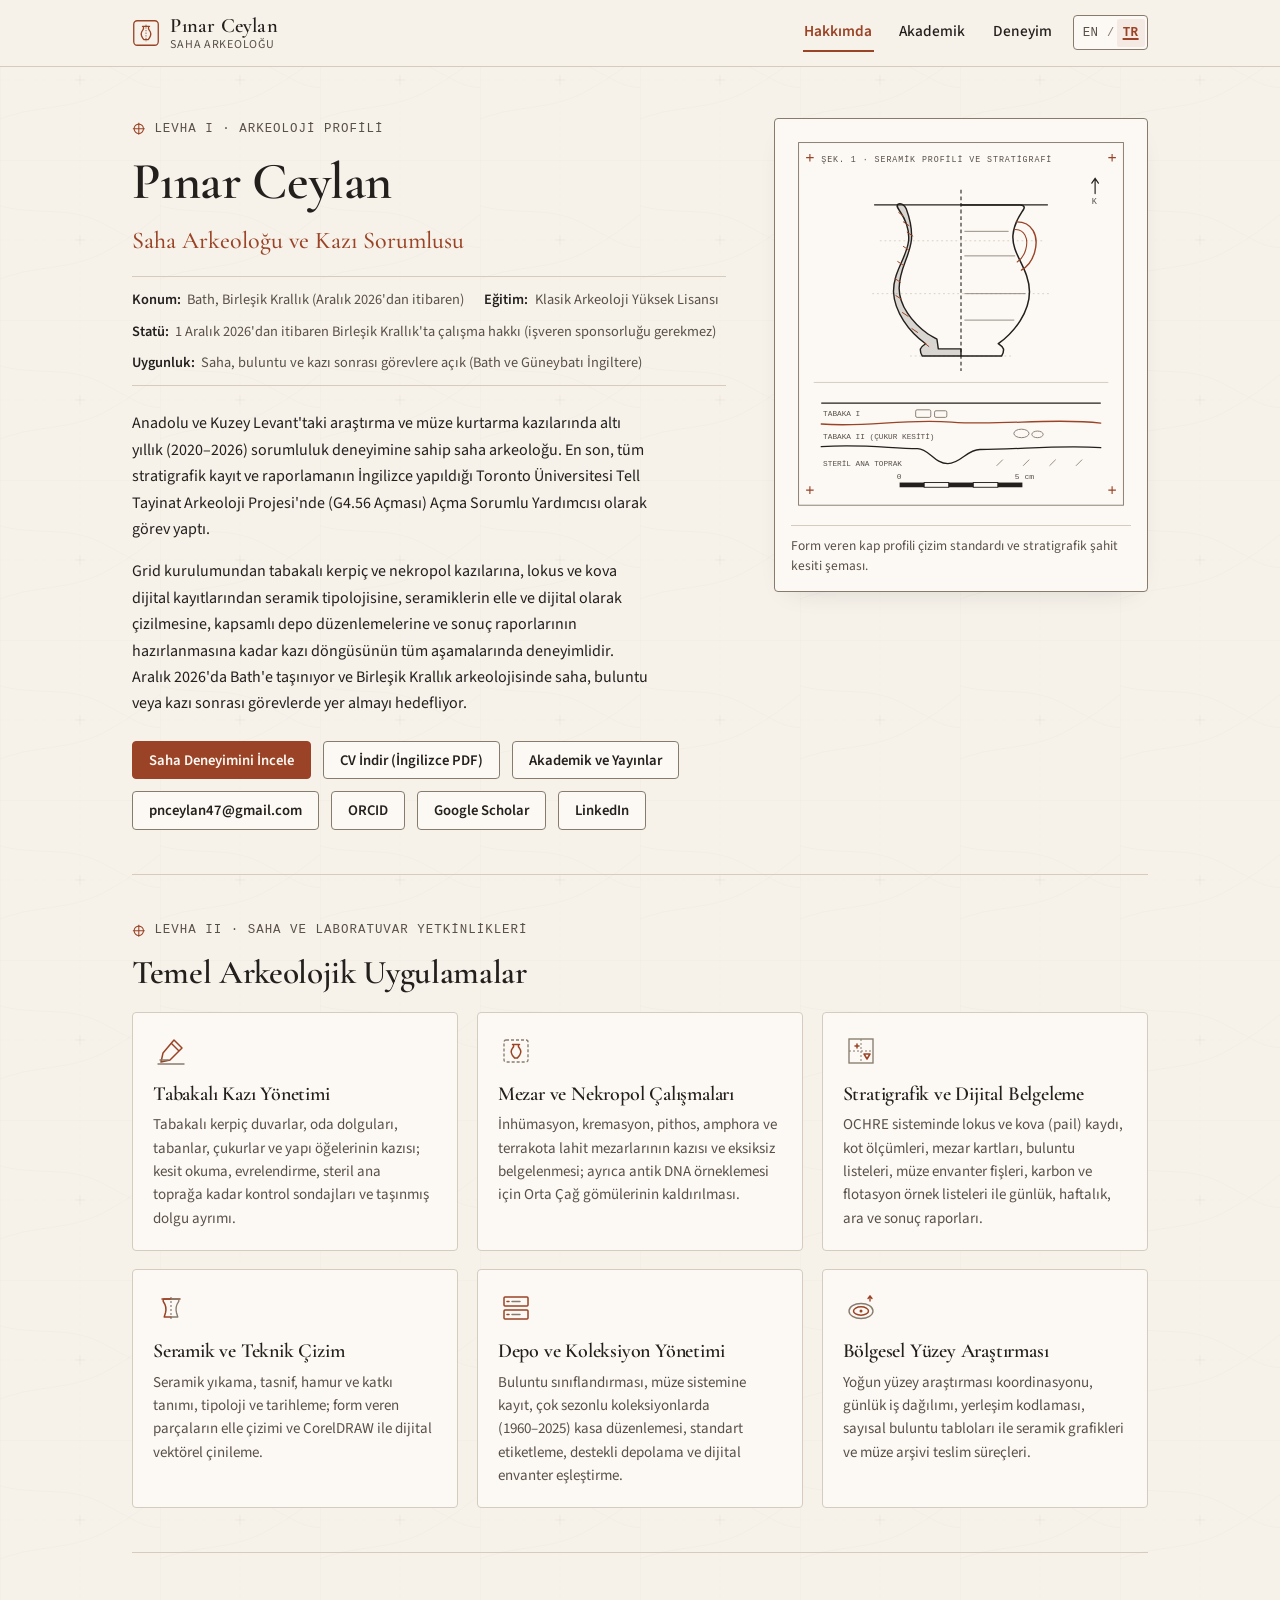
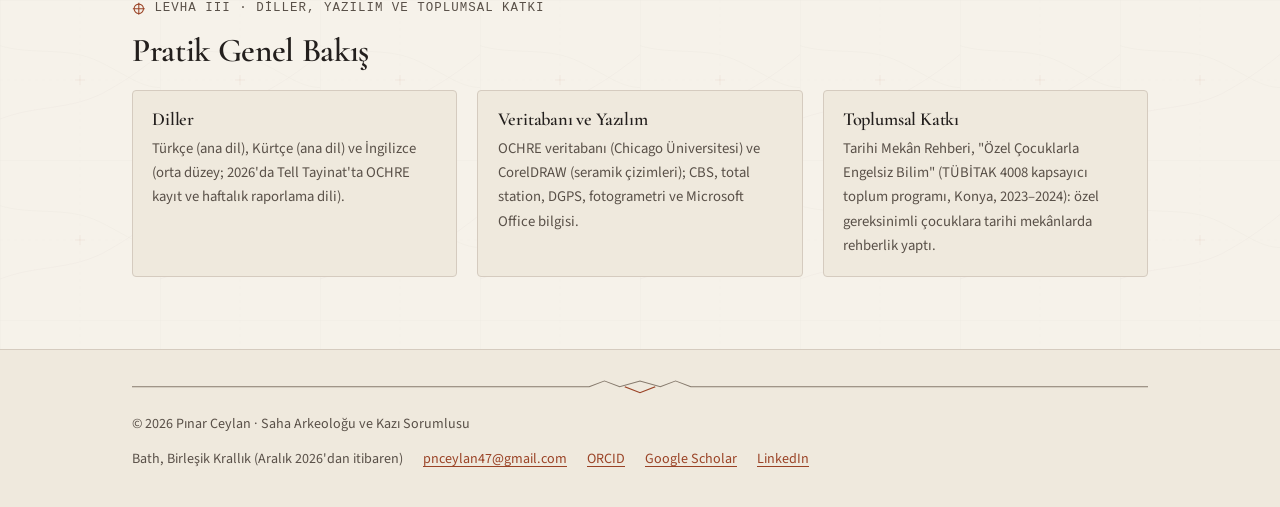
==== commit da9601be: "feat: add LinkedIn profile link to hero and footer (EN / TR) Co-Authored-By: Claude Opus 5.5 <norepl" ====
--- a/tr/index.html
+++ b/tr/index.html
@@ -106,6 +106,7 @@
             <a class="btn" href="mailto:pnceylan47@gmail.com">pnceylan47@gmail.com</a>
             <a class="btn" href="https://orcid.org/0009-0004-3211-2258" target="_blank" rel="noopener">ORCID</a>
             <a class="btn" href="https://scholar.google.com/citations?user=MINU76EAAAAJ&amp;hl=en" target="_blank" rel="noopener">Google Scholar</a>
+            <a class="btn" href="https://www.linkedin.com/in/p%C4%B1nar-ceylan-337835450/" target="_blank" rel="noopener">LinkedIn</a>
           </div>
         </div>
 
@@ -305,6 +306,7 @@
           <a href="mailto:pnceylan47@gmail.com">pnceylan47@gmail.com</a>
           <a href="https://orcid.org/0009-0004-3211-2258" target="_blank" rel="noopener">ORCID</a>
           <a href="https://scholar.google.com/citations?user=MINU76EAAAAJ&amp;hl=en" target="_blank" rel="noopener">Google Scholar</a>
+          <a href="https://www.linkedin.com/in/p%C4%B1nar-ceylan-337835450/" target="_blank" rel="noopener">LinkedIn</a>
         </div>
       </div>
     </div>
